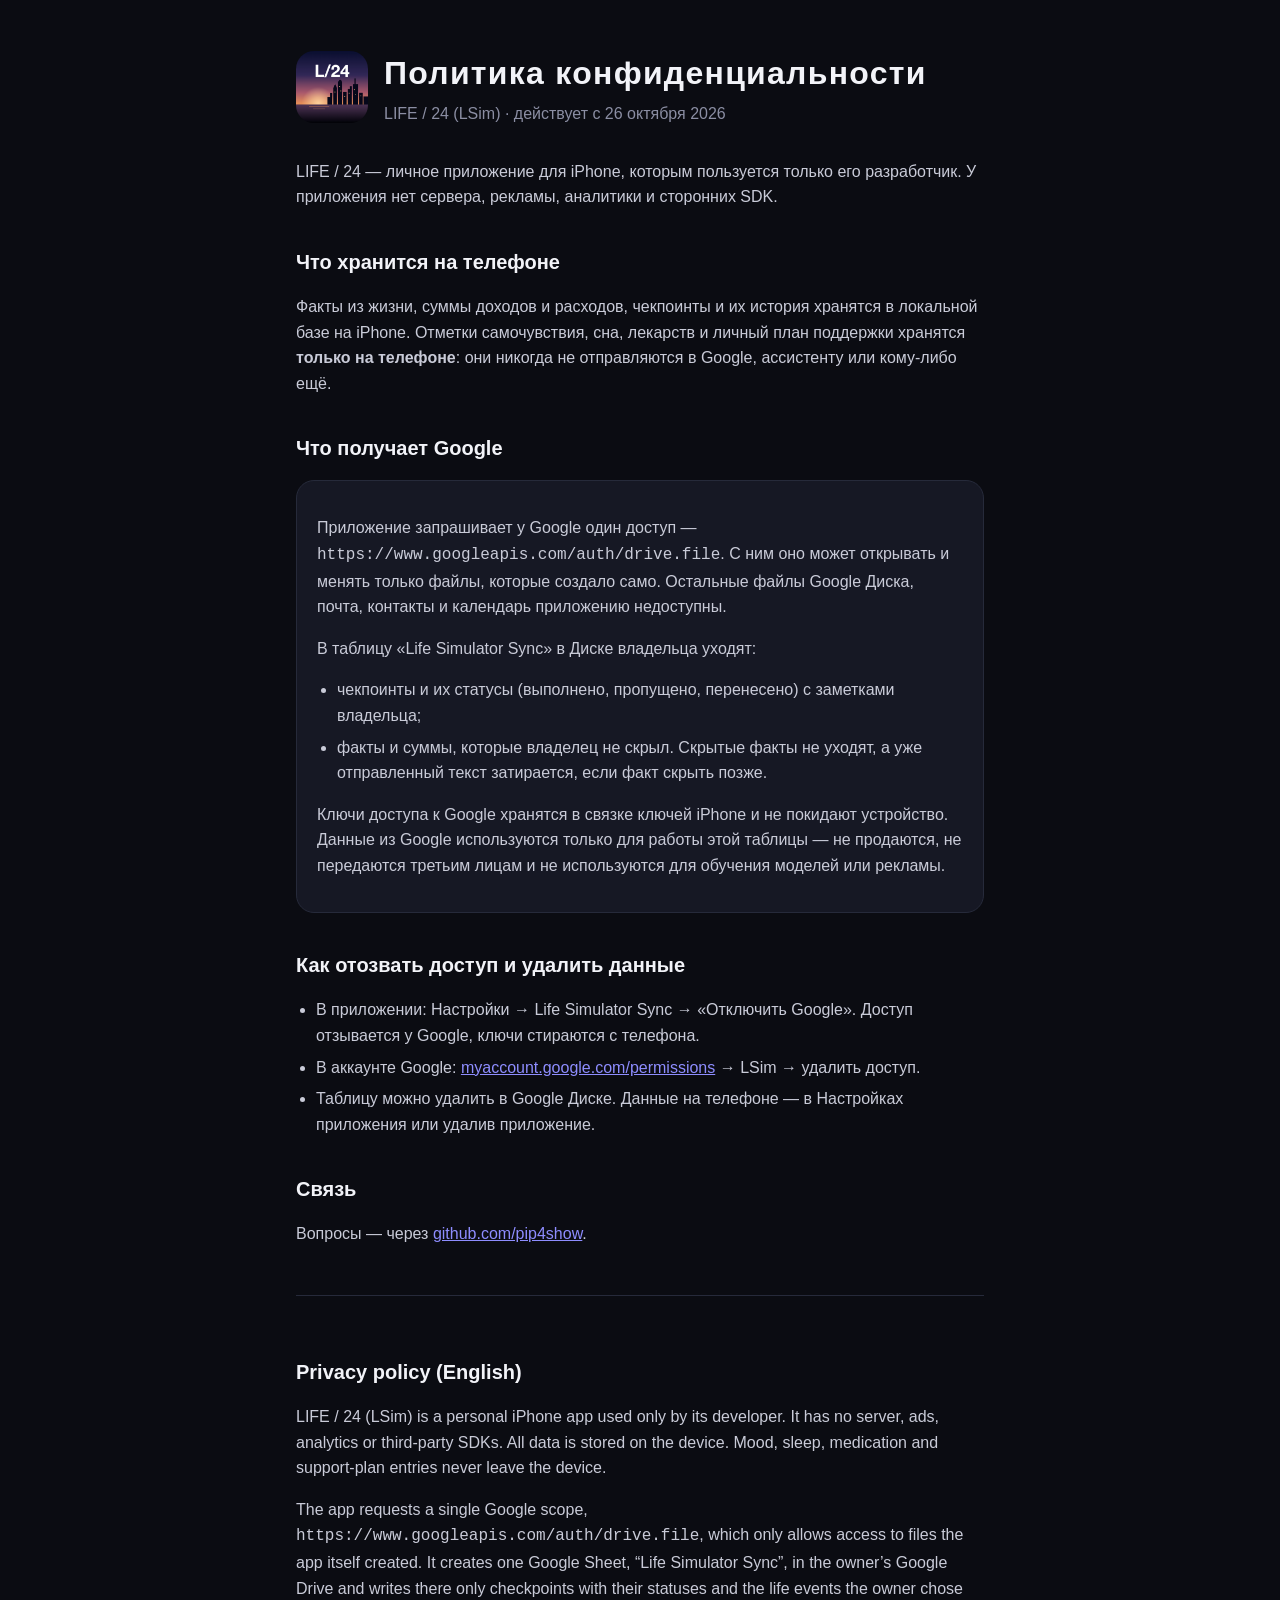
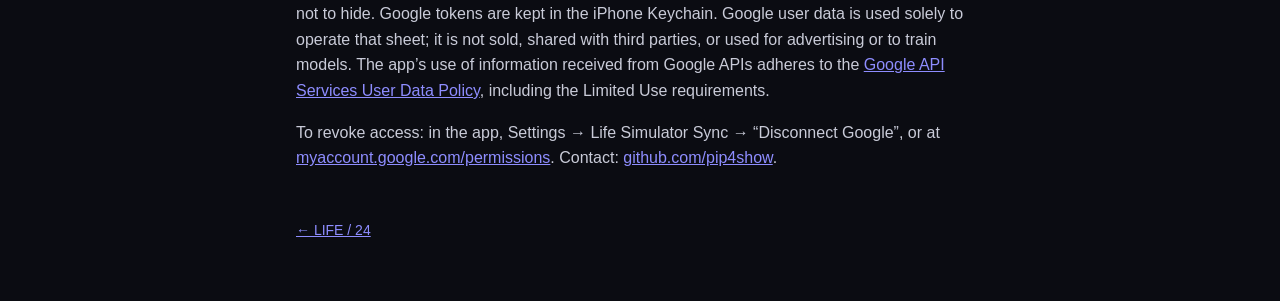
==== privacy.html @ 94b5818b "Страницы LIFE / 24: о приложении и политика конфиденциальности Нужны Google Cloud для режима In prod" ====
<!doctype html>
<html lang="ru">
<head>
  <meta charset="utf-8">
  <meta name="viewport" content="width=device-width, initial-scale=1">
  <title>LIFE / 24 — политика конфиденциальности</title>
  <meta name="description" content="Какие данные использует приложение LIFE / 24 и куда они уходят.">
  <link rel="icon" href="favicon.png">
  <link rel="stylesheet" href="style.css">
</head>
<body>
<main>
  <header>
    <img src="icon.png" alt="Иконка LIFE / 24">
    <div>
      <h1>Политика конфиденциальности</h1>
      <p class="tagline">LIFE / 24 (LSim) · действует с 26 октября 2026</p>
    </div>
  </header>

  <p>
    LIFE / 24 — личное приложение для iPhone, которым пользуется только его разработчик.
    У приложения нет сервера, рекламы, аналитики и сторонних SDK.
  </p>

  <h2>Что хранится на телефоне</h2>
  <p>
    Факты из жизни, суммы доходов и расходов, чекпоинты и их история хранятся в локальной базе на iPhone.
    Отметки самочувствия, сна, лекарств и личный план поддержки хранятся <strong>только на телефоне</strong>:
    они никогда не отправляются в Google, ассистенту или кому-либо ещё.
  </p>

  <h2>Что получает Google</h2>
  <div class="card">
    <p>
      Приложение запрашивает у Google один доступ — <code>https://www.googleapis.com/auth/drive.file</code>.
      С ним оно может открывать и менять только файлы, которые создало само. Остальные файлы
      Google Диска, почта, контакты и календарь приложению недоступны.
    </p>
    <p>В таблицу «Life Simulator Sync» в Диске владельца уходят:</p>
    <ul>
      <li>чекпоинты и их статусы (выполнено, пропущено, перенесено) с заметками владельца;</li>
      <li>факты и суммы, которые владелец не скрыл. Скрытые факты не уходят, а уже отправленный текст затирается, если факт скрыть позже.</li>
    </ul>
    <p>
      Ключи доступа к Google хранятся в связке ключей iPhone и не покидают устройство.
      Данные из Google используются только для работы этой таблицы — не продаются, не передаются третьим лицам
      и не используются для обучения моделей или рекламы.
    </p>
  </div>

  <h2>Как отозвать доступ и удалить данные</h2>
  <ul>
    <li>В приложении: Настройки → Life Simulator Sync → «Отключить Google». Доступ отзывается у Google, ключи стираются с телефона.</li>
    <li>В аккаунте Google: <a href="https://myaccount.google.com/permissions">myaccount.google.com/permissions</a> → LSim → удалить доступ.</li>
    <li>Таблицу можно удалить в Google Диске. Данные на телефоне — в Настройках приложения или удалив приложение.</li>
  </ul>

  <h2>Связь</h2>
  <p>Вопросы — через <a href="https://github.com/pip4show">github.com/pip4show</a>.</p>

  <section class="lang" lang="en">
    <h2>Privacy policy (English)</h2>
    <p>
      LIFE / 24 (LSim) is a personal iPhone app used only by its developer. It has no server, ads, analytics or third-party SDKs.
      All data is stored on the device. Mood, sleep, medication and support-plan entries never leave the device.
    </p>
    <p>
      The app requests a single Google scope, <code>https://www.googleapis.com/auth/drive.file</code>, which only allows access
      to files the app itself created. It creates one Google Sheet, “Life Simulator Sync”, in the owner’s Google Drive and writes
      there only checkpoints with their statuses and the life events the owner chose not to hide. Google tokens are kept in the
      iPhone Keychain. Google user data is used solely to operate that sheet; it is not sold, shared with third parties, or used
      for advertising or to train models. The app’s use of information received from Google APIs adheres to the
      <a href="https://developers.google.com/terms/api-services-user-data-policy">Google API Services User Data Policy</a>,
      including the Limited Use requirements.
    </p>
    <p>
      To revoke access: in the app, Settings → Life Simulator Sync → “Disconnect Google”, or at
      <a href="https://myaccount.google.com/permissions">myaccount.google.com/permissions</a>. Contact:
      <a href="https://github.com/pip4show">github.com/pip4show</a>.
    </p>
  </section>

  <footer><a href="./">← LIFE / 24</a></footer>
</main>
</body>
</html>
---- style.css ----
:root {
  --bg: #0b0c12;
  --surface: #161824;
  --line: #262a3a;
  --text: #f2f3f8;
  --body: #c9cbd8;
  --muted: #8b8ea3;
  --accent: #8e8dff;
  --green: #5fd49a;
  color-scheme: dark;
}

* { box-sizing: border-box; }

body {
  margin: 0;
  background: var(--bg);
  color: var(--body);
  font: 16px/1.6 -apple-system, BlinkMacSystemFont, "SF Pro Text", "Segoe UI", Roboto, sans-serif;
}

main {
  max-width: 720px;
  margin: 0 auto;
  padding: 48px 16px 64px;
}

header {
  display: flex;
  align-items: center;
  gap: 16px;
  margin-bottom: 32px;
}

header img {
  width: 72px;
  height: 72px;
  border-radius: 18px;
}

h1 {
  margin: 0;
  color: var(--text);
  font-size: 32px;
  letter-spacing: 0.04em;
}

h2 {
  margin: 36px 0 8px;
  color: var(--text);
  font-size: 20px;
}

.tagline {
  margin: 2px 0 0;
  color: var(--muted);
}

a { color: var(--accent); }

.card {
  background: var(--surface);
  border: 1px solid var(--line);
  border-radius: 18px;
  padding: 18px 20px;
  margin: 16px 0;
}

ul { padding-left: 20px; }
li { margin: 6px 0; }

.ok { color: var(--green); }

.lang {
  margin-top: 48px;
  padding-top: 24px;
  border-top: 1px solid var(--line);
}

footer {
  margin-top: 48px;
  color: var(--muted);
  font-size: 14px;
}

@media (max-width: 480px) {
  main { padding-top: 32px; }
  h1 { font-size: 26px; }
}
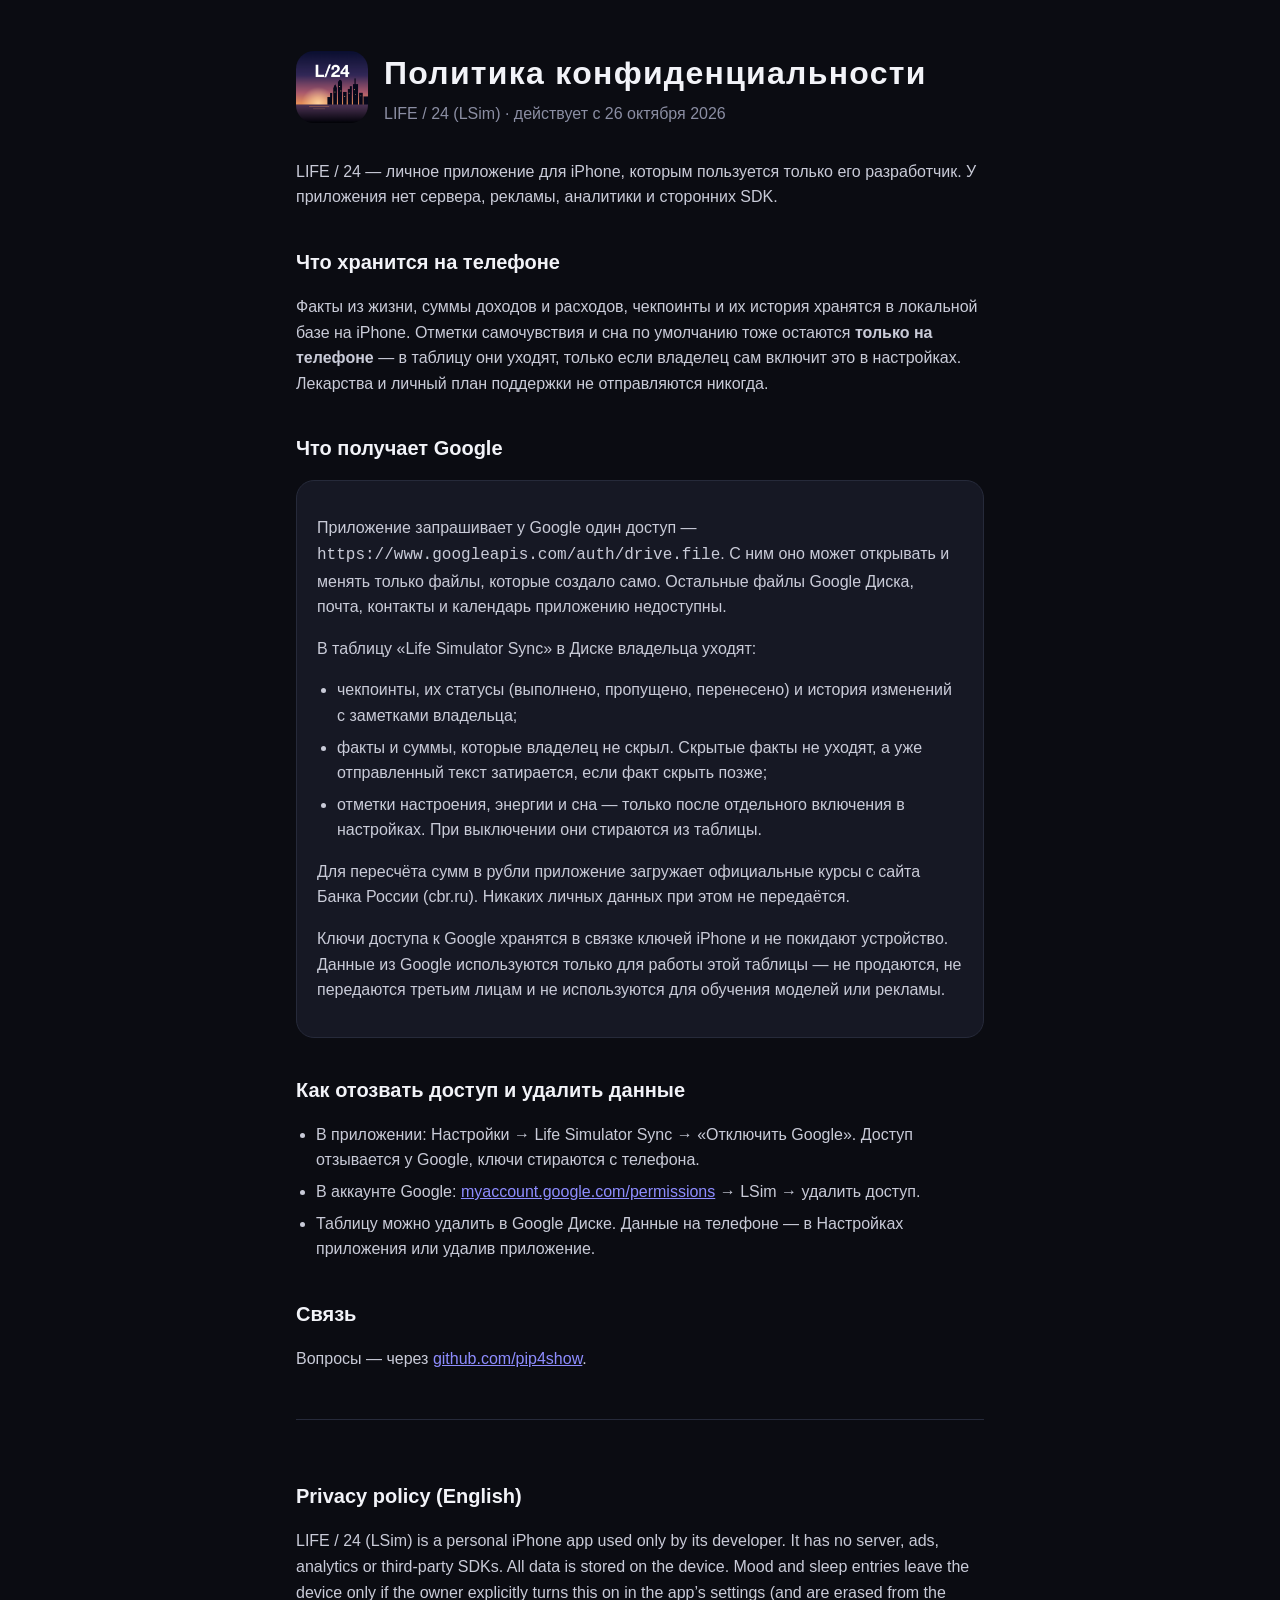
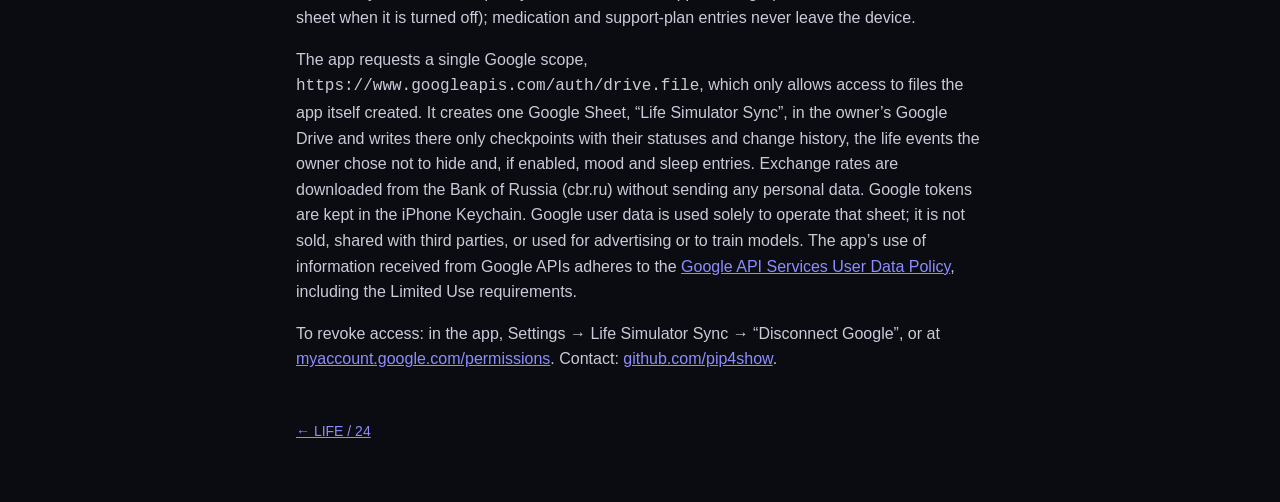
==== commit d9798d73: "Политика: история чекпоинтов, состояние и сон по согласию, курсы ЦБ Co-Authored-By: Claude Opus 5.5 " ====
--- a/privacy.html
+++ b/privacy.html
@@ -26,8 +26,8 @@
   <h2>Что хранится на телефоне</h2>
   <p>
     Факты из жизни, суммы доходов и расходов, чекпоинты и их история хранятся в локальной базе на iPhone.
-    Отметки самочувствия, сна, лекарств и личный план поддержки хранятся <strong>только на телефоне</strong>:
-    они никогда не отправляются в Google, ассистенту или кому-либо ещё.
+    Отметки самочувствия и сна по умолчанию тоже остаются <strong>только на телефоне</strong> — в таблицу они уходят,
+    только если владелец сам включит это в настройках. Лекарства и личный план поддержки не отправляются никогда.
   </p>
 
   <h2>Что получает Google</h2>
@@ -39,9 +39,14 @@
     </p>
     <p>В таблицу «Life Simulator Sync» в Диске владельца уходят:</p>
     <ul>
-      <li>чекпоинты и их статусы (выполнено, пропущено, перенесено) с заметками владельца;</li>
-      <li>факты и суммы, которые владелец не скрыл. Скрытые факты не уходят, а уже отправленный текст затирается, если факт скрыть позже.</li>
+      <li>чекпоинты, их статусы (выполнено, пропущено, перенесено) и история изменений с заметками владельца;</li>
+      <li>факты и суммы, которые владелец не скрыл. Скрытые факты не уходят, а уже отправленный текст затирается, если факт скрыть позже;</li>
+      <li>отметки настроения, энергии и сна — только после отдельного включения в настройках. При выключении они стираются из таблицы.</li>
     </ul>
+    <p>
+      Для пересчёта сумм в рубли приложение загружает официальные курсы с сайта Банка России (cbr.ru).
+      Никаких личных данных при этом не передаётся.
+    </p>
     <p>
       Ключи доступа к Google хранятся в связке ключей iPhone и не покидают устройство.
       Данные из Google используются только для работы этой таблицы — не продаются, не передаются третьим лицам
@@ -63,12 +68,14 @@
     <h2>Privacy policy (English)</h2>
     <p>
       LIFE / 24 (LSim) is a personal iPhone app used only by its developer. It has no server, ads, analytics or third-party SDKs.
-      All data is stored on the device. Mood, sleep, medication and support-plan entries never leave the device.
+      All data is stored on the device. Mood and sleep entries leave the device only if the owner explicitly turns this on
+      in the app’s settings (and are erased from the sheet when it is turned off); medication and support-plan entries never leave the device.
     </p>
     <p>
       The app requests a single Google scope, <code>https://www.googleapis.com/auth/drive.file</code>, which only allows access
       to files the app itself created. It creates one Google Sheet, “Life Simulator Sync”, in the owner’s Google Drive and writes
-      there only checkpoints with their statuses and the life events the owner chose not to hide. Google tokens are kept in the
+      there only checkpoints with their statuses and change history, the life events the owner chose not to hide and, if enabled,
+      mood and sleep entries. Exchange rates are downloaded from the Bank of Russia (cbr.ru) without sending any personal data. Google tokens are kept in the
       iPhone Keychain. Google user data is used solely to operate that sheet; it is not sold, shared with third parties, or used
       for advertising or to train models. The app’s use of information received from Google APIs adheres to the
       <a href="https://developers.google.com/terms/api-services-user-data-policy">Google API Services User Data Policy</a>,
